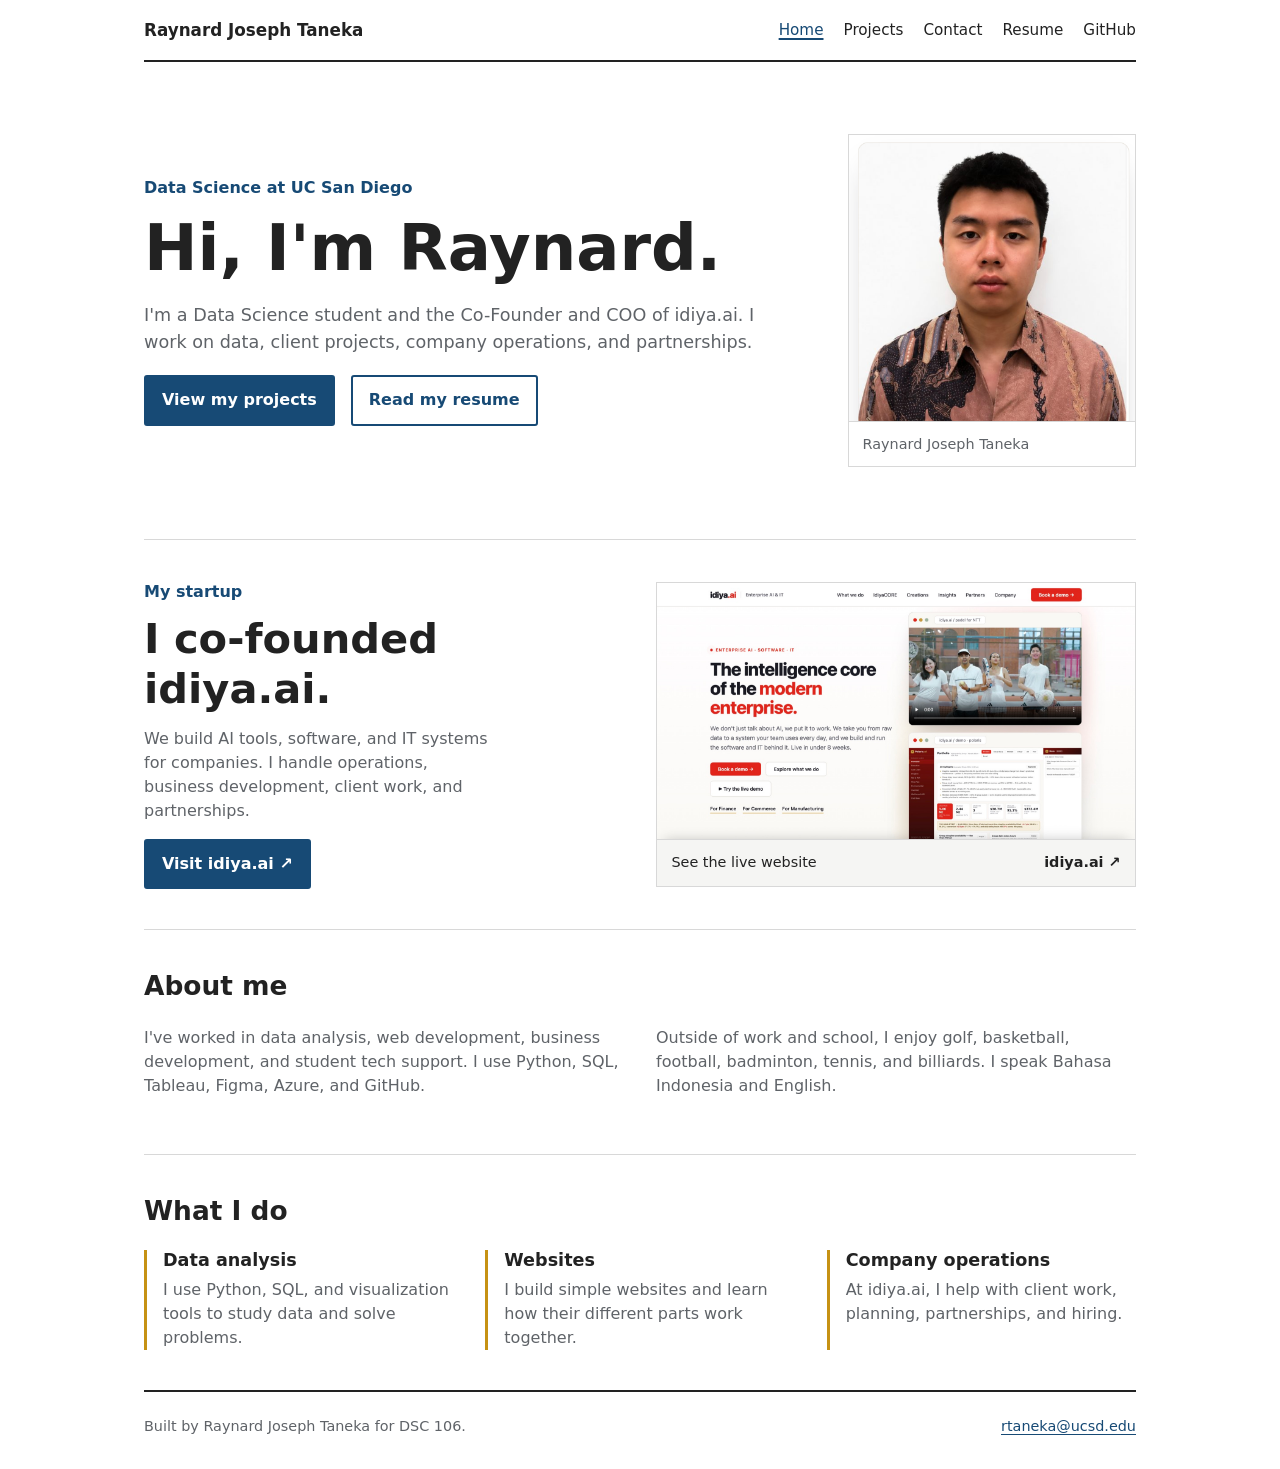
==== index.html @ 4af27f08 "Update site text and spacing" ====
<!DOCTYPE html>
<html lang="en">
<head>
  <meta charset="UTF-8">
  <meta name="viewport" content="width=device-width, initial-scale=1.0">
  <meta name="description" content="Personal site and portfolio of Raynard Joseph Taneka.">
  <title>Raynard Joseph Taneka: Personal site and portfolio</title>
  <link rel="stylesheet" href="style.css?v=20261001-3">
</head>
<body>
  <a class="skip-link" href="#main-content">Skip to main content</a>

  <header class="site-header">
    <a class="site-name" href="./">Raynard Joseph Taneka</a>
    <nav aria-label="Primary navigation">
      <a href="./" aria-current="page">Home</a>
      <a href="projects/">Projects</a>
      <a href="contact/">Contact</a>
      <a href="resume/">Resume</a>
      <a href="https://github.com/Rayay123" target="_blank" rel="noreferrer">GitHub</a>
    </nav>
  </header>

  <main id="main-content">
    <section class="hero">
      <div class="hero-copy">
        <p class="eyebrow">Data Science at UC San Diego</p>
        <h1>Hi, I'm Raynard.</h1>
        <p class="intro">
          I'm a Data Science student and the Co-Founder and COO of idiya.ai. I work on data,
          client projects, company operations, and partnerships.
        </p>
        <div class="actions">
          <a class="button primary" href="projects/">View my projects</a>
          <a class="button secondary" href="resume/">Read my resume</a>
        </div>
      </div>

      <figure class="portrait-card">
        <img
          src="images/raynard-taneka-profile.png"
          alt="Portrait of Raynard Joseph Taneka wearing a patterned brown and black shirt against a white background"
        >
        <figcaption>Raynard Joseph Taneka</figcaption>
      </figure>
    </section>

    <section class="section-block startup-feature" aria-labelledby="startup-heading">
      <div class="startup-feature-copy">
        <p class="eyebrow">My startup</p>
        <h2 id="startup-heading">I co-founded idiya.ai.</h2>
        <p>
          We build AI tools, software, and IT systems for companies. I handle operations, business
          development, client work, and partnerships.
        </p>
        <a class="button primary" href="https://idiya.ai/" target="_blank" rel="noreferrer">Visit idiya.ai ↗</a>
      </div>

      <a
        class="startup-preview"
        href="https://idiya.ai/"
        target="_blank"
        rel="noreferrer"
        aria-label="Visit the idiya.ai website in a new tab"
      >
        <img
          src="images/idiya-site-preview.jpg"
          alt="Homepage of idiya.ai showing its enterprise AI message and product demonstrations"
          width="1600"
          height="838"
          loading="lazy"
        >
        <span>See the live website <strong>idiya.ai ↗</strong></span>
      </a>
    </section>

    <section class="section-block" aria-labelledby="about-heading">
      <div class="section-heading">
        <h2 id="about-heading">About me</h2>
      </div>
      <div class="two-column">
        <p>
          I've worked in data analysis, web development, business development, and student tech
          support. I use Python, SQL, Tableau, Figma, Azure, and GitHub.
        </p>
        <p>
          Outside of work and school, I enjoy golf, basketball, football, badminton, tennis,
          and billiards. I speak Bahasa Indonesia and English.
        </p>
      </div>
    </section>

    <section class="section-block" aria-labelledby="highlights-heading">
      <div class="section-heading">
        <h2 id="highlights-heading">What I do</h2>
      </div>
      <div class="card-grid">
        <article class="info-card">
          <h3>Data analysis</h3>
          <p>I use Python, SQL, and visualization tools to study data and solve problems.</p>
        </article>
        <article class="info-card">
          <h3>Websites</h3>
          <p>I build simple websites and learn how their different parts work together.</p>
        </article>
        <article class="info-card">
          <h3>Company operations</h3>
          <p>At idiya.ai, I help with client work, planning, partnerships, and hiring.</p>
        </article>
      </div>
    </section>
  </main>

  <footer>
    <p>Built by Raynard Joseph Taneka for DSC 106.</p>
    <a href="mailto:rtaneka@ucsd.edu">rtaneka@ucsd.edu</a>
  </footer>
</body>
</html>
---- style.css ----
:root {
  color-scheme: light;
  --text: #222;
  --muted: #5f6368;
  --border: #d8d8d8;
  --light: #f5f5f3;
  --blue: #174a75;
  --blue-dark: #103653;
  --gold: #c69214;
}

* {
  box-sizing: border-box;
}

body {
  /* Set line height to 1.5 times the font size
     and use the OS's UI font as the website font */
  font: 100%/1.5 system-ui;
  margin: 0;
  color: var(--text);
  background: #fff;
}

a {
  color: var(--blue);
  text-underline-offset: 0.2em;
}

a:hover {
  color: var(--blue-dark);
}

img {
  display: block;
  max-width: 100%;
}

h1,
h2,
h3,
p {
  margin-top: 0;
}

h1,
h2,
h3 {
  line-height: 1.2;
}

h1 {
  margin-bottom: 1rem;
  font-size: clamp(2.4rem, 7vw, 4rem);
}

h2 {
  font-size: 1.65rem;
}

h3 {
  margin-bottom: 0.4rem;
  font-size: 1.1rem;
}

.skip-link {
  position: fixed;
  z-index: 10;
  top: 0;
  left: 0;
  padding: 0.7rem 1rem;
  color: #fff;
  background: var(--blue-dark);
  transform: translateY(-120%);
}

.skip-link:focus {
  transform: translateY(0);
}

.site-header,
main,
footer {
  width: min(62rem, calc(100% - 2rem));
  margin-inline: auto;
}

.site-header {
  display: flex;
  align-items: center;
  justify-content: space-between;
  gap: 2rem;
  padding-block: 1.1rem;
  border-bottom: 2px solid var(--text);
}

.site-name {
  color: var(--text);
  font-size: 1.05rem;
  font-weight: 750;
  text-decoration: none;
}

nav {
  display: flex;
  flex-wrap: wrap;
  gap: 1.25rem;
}

nav a {
  color: var(--text);
  font-size: 0.95rem;
  text-decoration: none;
}

nav a:hover,
nav a[aria-current="page"] {
  color: var(--blue);
  text-decoration: underline;
  text-decoration-thickness: 2px;
}

.hero {
  display: grid;
  grid-template-columns: minmax(0, 1fr) minmax(15rem, 18rem);
  align-items: center;
  gap: clamp(2rem, 6vw, 4rem);
  padding-block: clamp(2.75rem, 6vw, 4.5rem);
}

.eyebrow {
  margin-bottom: 0.6rem;
  color: var(--blue);
  font-weight: 700;
}

.intro,
.page-intro > p:last-child {
  max-width: 42rem;
  color: var(--muted);
  font-size: 1.1rem;
}

.actions {
  display: flex;
  flex-wrap: wrap;
  gap: 1rem;
  margin-top: 1.25rem;
}

.button,
button {
  display: inline-block;
  padding: 0.7rem 1rem;
  border: 2px solid var(--blue);
  border-radius: 3px;
  font: inherit;
  font-weight: 700;
  text-decoration: none;
  cursor: pointer;
}

.button.primary,
button {
  color: #fff;
  background: var(--blue);
}

.button.primary:hover,
button:hover {
  color: #fff;
  background: var(--blue-dark);
  border-color: var(--blue-dark);
}

.button.secondary {
  color: var(--blue);
  background: #fff;
}

.button.secondary:hover {
  color: var(--blue-dark);
  background: var(--light);
}

.portrait-card {
  margin: 0;
  border: 1px solid var(--border);
  background: #fff;
}

.portrait-card img {
  width: 100%;
  aspect-ratio: 1 / 1;
  object-fit: cover;
  object-position: center top;
}

.portrait-card figcaption {
  padding: 0.7rem 0.85rem;
  border-top: 1px solid var(--border);
  color: var(--muted);
  font-size: 0.9rem;
}

.startup-feature {
  display: grid;
  grid-template-columns: minmax(15rem, 0.75fr) minmax(0, 1.25fr);
  align-items: center;
  gap: clamp(2rem, 5vw, 4rem);
}

.startup-feature-copy h2 {
  margin-bottom: 0.8rem;
  font-size: clamp(1.8rem, 4vw, 2.6rem);
}

.startup-feature-copy > p:not(.eyebrow) {
  color: var(--muted);
}

.startup-preview {
  display: block;
  width: min(100%, 30rem);
  min-width: 0;
  justify-self: end;
  overflow: hidden;
  border: 1px solid var(--border);
  color: var(--text);
  background: var(--light);
  text-decoration: none;
}

.startup-preview:hover {
  border-color: var(--blue);
  color: var(--blue-dark);
}

.startup-preview:focus-visible {
  outline: 3px solid rgb(198 146 20 / 38%);
  outline-offset: 3px;
}

.startup-preview img {
  width: 100%;
  height: auto;
  max-height: 16rem;
  aspect-ratio: 16 / 9;
  object-fit: cover;
  object-position: top;
}

.startup-preview span {
  display: flex;
  justify-content: space-between;
  gap: 1rem;
  padding: 0.75rem 0.9rem;
  border-top: 1px solid var(--border);
  font-size: 0.9rem;
}

.section-block {
  padding-block: 2.5rem;
  border-top: 1px solid var(--border);
}

.section-heading {
  max-width: 44rem;
  margin-bottom: 1.5rem;
}

.two-column,
.card-grid,
.skills-grid {
  display: grid;
  grid-template-columns: repeat(2, minmax(0, 1fr));
  gap: 2rem;
}

.two-column p,
.info-card p,
.project-card > p,
.contact-note p,
.resume-entry li,
.resume-entry > p,
.skills-grid p {
  color: var(--muted);
}

.card-grid {
  grid-template-columns: repeat(3, minmax(0, 1fr));
}

.info-card {
  padding-left: 1rem;
  border-left: 3px solid var(--gold);
}

.info-card p:last-child {
  margin-bottom: 0;
}

.page-intro {
  padding-block: 3rem 2rem;
  border-bottom: 1px solid var(--border);
}

.page-intro h1 {
  margin-bottom: 0.5rem;
}

.project-list {
  padding-block: 0.5rem 3rem;
}

.project-card {
  display: grid;
  grid-template-columns: minmax(12rem, 0.7fr) minmax(18rem, 1.3fr) minmax(9rem, 0.55fr);
  gap: 2rem;
  padding-block: 1.75rem;
  border-bottom: 1px solid var(--border);
}

.project-card h2 {
  margin-bottom: 0;
  font-size: 1.4rem;
}

.project-type {
  margin-bottom: 0.4rem;
  color: var(--muted);
  font-size: 0.82rem;
  font-weight: 650;
}

.tag-list {
  display: flex;
  flex-wrap: wrap;
  align-content: flex-start;
  gap: 0.4rem;
  margin: 0;
  padding: 0;
  list-style: none;
}

.tag-list li {
  padding: 0.25rem 0.5rem;
  border: 1px solid var(--border);
  font-size: 0.82rem;
}

.contact-layout {
  display: grid;
  grid-template-columns: minmax(0, 1.35fr) minmax(15rem, 0.65fr);
  align-items: start;
  gap: 2.5rem;
  padding-block: 2rem 3.5rem;
}

form {
  display: grid;
  gap: 1.2rem;
}

label {
  display: grid;
  gap: 0.35rem;
  font-weight: 700;
}

input,
textarea {
  width: 100%;
  padding: 0.7rem 0.8rem;
  border: 1px solid #999;
  border-radius: 2px;
  color: var(--text);
  background: #fff;
  font: inherit;
}

input:focus,
textarea:focus {
  outline: 3px solid rgb(198 146 20 / 28%);
  border-color: var(--blue);
}

textarea {
  resize: vertical;
}

button {
  justify-self: start;
}

.form-status {
  min-height: 1.5rem;
  margin: -0.4rem 0 0;
  color: var(--muted);
  font-size: 0.9rem;
}

.contact-note {
  padding-left: 1.5rem;
  border-left: 3px solid var(--gold);
}

.contact-note h2 {
  font-size: 1.35rem;
}

.contact-note > a {
  font-weight: 700;
}

.small-text {
  margin-top: 1.5rem;
  font-size: 0.9rem;
}

.resume-page {
  max-width: 58rem;
}

.resume-intro {
  padding-bottom: 2.5rem;
}

.resume-links {
  display: flex;
  flex-wrap: wrap;
  gap: 1rem;
  margin-top: 1.25rem;
}

.resume-section {
  padding-block: 2rem;
  border-bottom: 1px solid var(--border);
}

.resume-section > h2 {
  margin-bottom: 1.75rem;
}

.resume-entry + .resume-entry {
  margin-top: 2.25rem;
}

.resume-entry header {
  display: flex;
  justify-content: space-between;
  gap: 1.5rem;
  margin-bottom: 0.7rem;
}

.resume-entry h3,
.resume-entry header p {
  margin-bottom: 0.2rem;
}

.resume-entry header > p {
  max-width: 21rem;
  color: var(--muted);
  text-align: right;
}

.resume-entry ul {
  margin-bottom: 0;
  padding-left: 1.25rem;
}

.resume-entry li + li {
  margin-top: 0.35rem;
}

.compact-entry > p {
  margin-bottom: 0;
}

.skills-grid {
  grid-template-columns: repeat(3, minmax(0, 1fr));
}

footer {
  display: flex;
  justify-content: space-between;
  gap: 1rem;
  padding-block: 1.5rem 2rem;
  border-top: 2px solid var(--text);
  color: var(--muted);
  font-size: 0.9rem;
}

footer p {
  margin: 0;
}

@media (max-width: 44rem) {
  .site-header,
  .resume-entry header,
  footer {
    align-items: flex-start;
    flex-direction: column;
  }

  nav {
    gap: 0.7rem 1rem;
  }

  .hero,
  .startup-feature,
  .contact-layout,
  .project-card {
    grid-template-columns: 1fr;
  }

  .hero {
    padding-block: 3rem;
  }

  .portrait-card {
    width: min(100%, 20rem);
  }

  .startup-preview {
    justify-self: start;
  }

  .two-column,
  .card-grid,
  .skills-grid {
    grid-template-columns: 1fr;
  }

  .project-card {
    gap: 0.8rem;
  }

  .contact-layout {
    gap: 2.5rem;
  }

  .resume-entry header > p {
    text-align: left;
  }
}

@media (prefers-reduced-motion: reduce) {
  *,
  *::before,
  *::after {
    scroll-behavior: auto !important;
  }
}
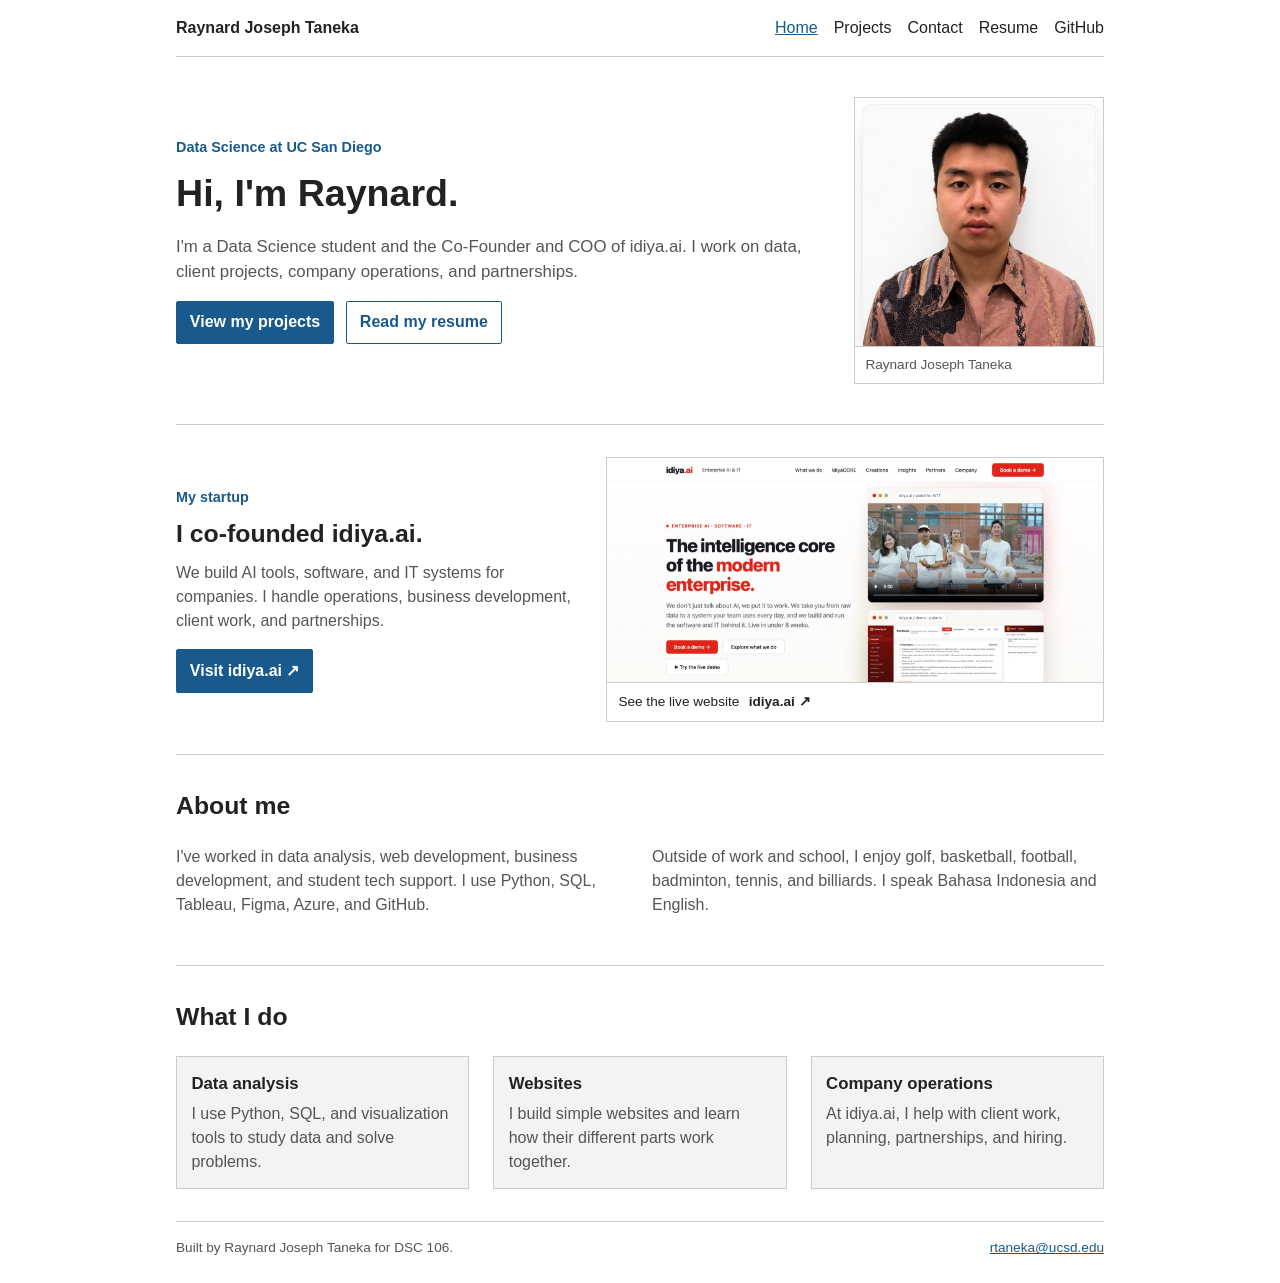
==== commit 94735537: "Simplify portfolio styling" ====
--- a/index.html
+++ b/index.html
@@ -5,7 +5,7 @@
   <meta name="viewport" content="width=device-width, initial-scale=1.0">
   <meta name="description" content="Personal site and portfolio of Raynard Joseph Taneka.">
   <title>Raynard Joseph Taneka: Personal site and portfolio</title>
-  <link rel="stylesheet" href="style.css?v=20261001-3">
+  <link rel="stylesheet" href="basic.css?v=20261001-1">
 </head>
 <body>
   <a class="skip-link" href="#main-content">Skip to main content</a>
--- a/basic.css
+++ b/basic.css
@@ -0,0 +1,489 @@
+:root {
+  --text: #222;
+  --muted: #555;
+  --border: #ccc;
+  --blue: #185a8d;
+  --light: #f3f3f3;
+}
+
+* {
+  box-sizing: border-box;
+}
+
+body {
+  margin: 0;
+  color: var(--text);
+  background: white;
+  font-family: Arial, Helvetica, sans-serif;
+  font-size: 16px;
+  line-height: 1.5;
+}
+
+a {
+  color: var(--blue);
+}
+
+a:hover {
+  color: #0d3f66;
+}
+
+img {
+  display: block;
+  max-width: 100%;
+}
+
+h1,
+h2,
+h3,
+p {
+  margin-top: 0;
+}
+
+h1 {
+  margin-bottom: 0.75rem;
+  font-size: 2.35rem;
+}
+
+h2 {
+  font-size: 1.55rem;
+}
+
+h3 {
+  margin-bottom: 0.35rem;
+  font-size: 1.05rem;
+}
+
+.skip-link {
+  position: absolute;
+  left: -9999px;
+}
+
+.skip-link:focus {
+  top: 0.5rem;
+  left: 0.5rem;
+  padding: 0.5rem;
+  color: white;
+  background: #222;
+}
+
+.site-header,
+main,
+footer {
+  width: min(58rem, calc(100% - 2rem));
+  margin-right: auto;
+  margin-left: auto;
+}
+
+.site-header {
+  display: flex;
+  align-items: center;
+  justify-content: space-between;
+  gap: 1.5rem;
+  padding: 1rem 0;
+  border-bottom: 1px solid var(--border);
+}
+
+.site-name {
+  color: var(--text);
+  font-weight: bold;
+  text-decoration: none;
+}
+
+nav {
+  display: flex;
+  flex-wrap: wrap;
+  gap: 1rem;
+}
+
+nav a {
+  color: var(--text);
+  text-decoration: none;
+}
+
+nav a:hover,
+nav a[aria-current="page"] {
+  color: var(--blue);
+  text-decoration: underline;
+}
+
+.hero {
+  display: grid;
+  grid-template-columns: 1fr 250px;
+  align-items: center;
+  gap: 2.5rem;
+  padding: 2.5rem 0;
+}
+
+.eyebrow,
+.project-type {
+  margin-bottom: 0.4rem;
+  color: var(--blue);
+  font-size: 0.9rem;
+  font-weight: bold;
+}
+
+.intro,
+.page-intro > p:last-child {
+  max-width: 40rem;
+  color: var(--muted);
+  font-size: 1.05rem;
+}
+
+.actions,
+.resume-links {
+  display: flex;
+  flex-wrap: wrap;
+  gap: 0.75rem;
+  margin-top: 1rem;
+}
+
+.button,
+button {
+  display: inline-block;
+  padding: 0.55rem 0.8rem;
+  border: 1px solid var(--blue);
+  border-radius: 2px;
+  font: inherit;
+  font-weight: bold;
+  text-decoration: none;
+  cursor: pointer;
+}
+
+.button.primary,
+button {
+  color: white;
+  background: var(--blue);
+}
+
+.button.secondary {
+  color: var(--blue);
+  background: white;
+}
+
+.button:hover,
+button:hover {
+  color: white;
+  background: #0d3f66;
+}
+
+.portrait-card {
+  margin: 0;
+  border: 1px solid var(--border);
+}
+
+.portrait-card img {
+  width: 100%;
+  aspect-ratio: 1 / 1;
+  object-fit: cover;
+  object-position: center top;
+}
+
+.portrait-card figcaption {
+  padding: 0.5rem 0.65rem;
+  border-top: 1px solid var(--border);
+  color: var(--muted);
+  font-size: 0.85rem;
+}
+
+.section-block {
+  padding: 2rem 0;
+  border-top: 1px solid var(--border);
+}
+
+.startup-feature {
+  display: grid;
+  grid-template-columns: 1fr 1.25fr;
+  align-items: center;
+  gap: 2rem;
+}
+
+.startup-feature-copy h2 {
+  margin-bottom: 0.6rem;
+}
+
+.startup-feature-copy > p:not(.eyebrow),
+.two-column p,
+.info-card p,
+.project-card > p,
+.contact-note p,
+.resume-entry li,
+.resume-entry > p,
+.skills-grid p {
+  color: var(--muted);
+}
+
+.startup-preview {
+  display: block;
+  overflow: hidden;
+  border: 1px solid var(--border);
+  color: var(--text);
+  background: white;
+  text-decoration: none;
+}
+
+.startup-preview img {
+  width: 100%;
+  max-height: 14rem;
+  aspect-ratio: 16 / 9;
+  object-fit: cover;
+  object-position: top;
+}
+
+.startup-preview span {
+  display: block;
+  padding: 0.55rem 0.7rem;
+  border-top: 1px solid var(--border);
+  font-size: 0.85rem;
+}
+
+.startup-preview span strong {
+  margin-left: 0.35rem;
+}
+
+.section-heading {
+  margin-bottom: 1rem;
+}
+
+.two-column,
+.card-grid,
+.skills-grid {
+  display: grid;
+  grid-template-columns: repeat(2, 1fr);
+  gap: 1.5rem;
+}
+
+.card-grid,
+.skills-grid {
+  grid-template-columns: repeat(3, 1fr);
+}
+
+.info-card {
+  padding: 0.9rem;
+  border: 1px solid var(--border);
+  background: var(--light);
+}
+
+.info-card p:last-child {
+  margin-bottom: 0;
+}
+
+.page-intro {
+  padding: 2rem 0 1.5rem;
+  border-bottom: 1px solid var(--border);
+}
+
+.page-intro h1 {
+  margin-bottom: 0.4rem;
+}
+
+.project-list {
+  padding-bottom: 2rem;
+}
+
+.project-card {
+  display: grid;
+  grid-template-columns: 1fr 1.5fr 0.7fr;
+  gap: 1.5rem;
+  padding: 1.5rem 0;
+  border-bottom: 1px solid var(--border);
+}
+
+.project-card h2 {
+  margin-bottom: 0;
+  font-size: 1.25rem;
+}
+
+.project-type {
+  color: var(--muted);
+  font-size: 0.8rem;
+}
+
+.tag-list {
+  display: flex;
+  flex-wrap: wrap;
+  align-content: flex-start;
+  gap: 0.35rem;
+  margin: 0;
+  padding: 0;
+  list-style: none;
+}
+
+.tag-list li {
+  padding: 0.2rem 0.4rem;
+  border: 1px solid var(--border);
+  font-size: 0.8rem;
+}
+
+.contact-layout {
+  display: grid;
+  grid-template-columns: 1.4fr 0.6fr;
+  align-items: start;
+  gap: 2rem;
+  padding: 1.5rem 0 2.5rem;
+}
+
+form {
+  display: grid;
+  gap: 1rem;
+}
+
+label {
+  display: grid;
+  gap: 0.25rem;
+  font-weight: bold;
+}
+
+input,
+textarea {
+  width: 100%;
+  padding: 0.55rem;
+  border: 1px solid #888;
+  border-radius: 0;
+  color: var(--text);
+  background: white;
+  font: inherit;
+}
+
+input:focus,
+textarea:focus {
+  outline: 2px solid #8db9d8;
+}
+
+textarea {
+  resize: vertical;
+}
+
+button {
+  justify-self: start;
+}
+
+.form-status {
+  min-height: 1.5rem;
+  margin: 0;
+  color: var(--muted);
+  font-size: 0.9rem;
+}
+
+.contact-note {
+  padding: 1rem;
+  border: 1px solid var(--border);
+  background: var(--light);
+}
+
+.contact-note h2 {
+  font-size: 1.2rem;
+}
+
+.contact-note > a {
+  font-weight: bold;
+}
+
+.small-text {
+  margin-top: 1.25rem;
+  font-size: 0.85rem;
+}
+
+.resume-page {
+  max-width: 55rem;
+}
+
+.resume-intro {
+  padding-bottom: 1.75rem;
+}
+
+.resume-section {
+  padding: 1.5rem 0;
+  border-bottom: 1px solid var(--border);
+}
+
+.resume-section > h2 {
+  margin-bottom: 1.25rem;
+}
+
+.resume-entry + .resume-entry {
+  margin-top: 1.75rem;
+}
+
+.resume-entry header {
+  display: flex;
+  justify-content: space-between;
+  gap: 1.25rem;
+  margin-bottom: 0.5rem;
+}
+
+.resume-entry h3,
+.resume-entry header p {
+  margin-bottom: 0.15rem;
+}
+
+.resume-entry header > p {
+  max-width: 21rem;
+  color: var(--muted);
+  text-align: right;
+}
+
+.resume-entry ul {
+  margin-bottom: 0;
+  padding-left: 1.25rem;
+}
+
+.resume-entry li + li {
+  margin-top: 0.25rem;
+}
+
+.compact-entry > p {
+  margin-bottom: 0;
+}
+
+footer {
+  display: flex;
+  justify-content: space-between;
+  gap: 1rem;
+  padding: 1rem 0 1.5rem;
+  border-top: 1px solid var(--border);
+  color: var(--muted);
+  font-size: 0.85rem;
+}
+
+footer p {
+  margin: 0;
+}
+
+@media (max-width: 44rem) {
+  .site-header,
+  .resume-entry header,
+  footer {
+    align-items: flex-start;
+    flex-direction: column;
+  }
+
+  nav {
+    gap: 0.6rem 0.9rem;
+  }
+
+  .hero,
+  .startup-feature,
+  .contact-layout,
+  .project-card,
+  .two-column,
+  .card-grid,
+  .skills-grid {
+    grid-template-columns: 1fr;
+  }
+
+  .hero {
+    padding: 2rem 0;
+  }
+
+  .portrait-card {
+    width: min(100%, 18rem);
+  }
+
+  .project-card {
+    gap: 0.75rem;
+  }
+
+  .resume-entry header > p {
+    text-align: left;
+  }
+}
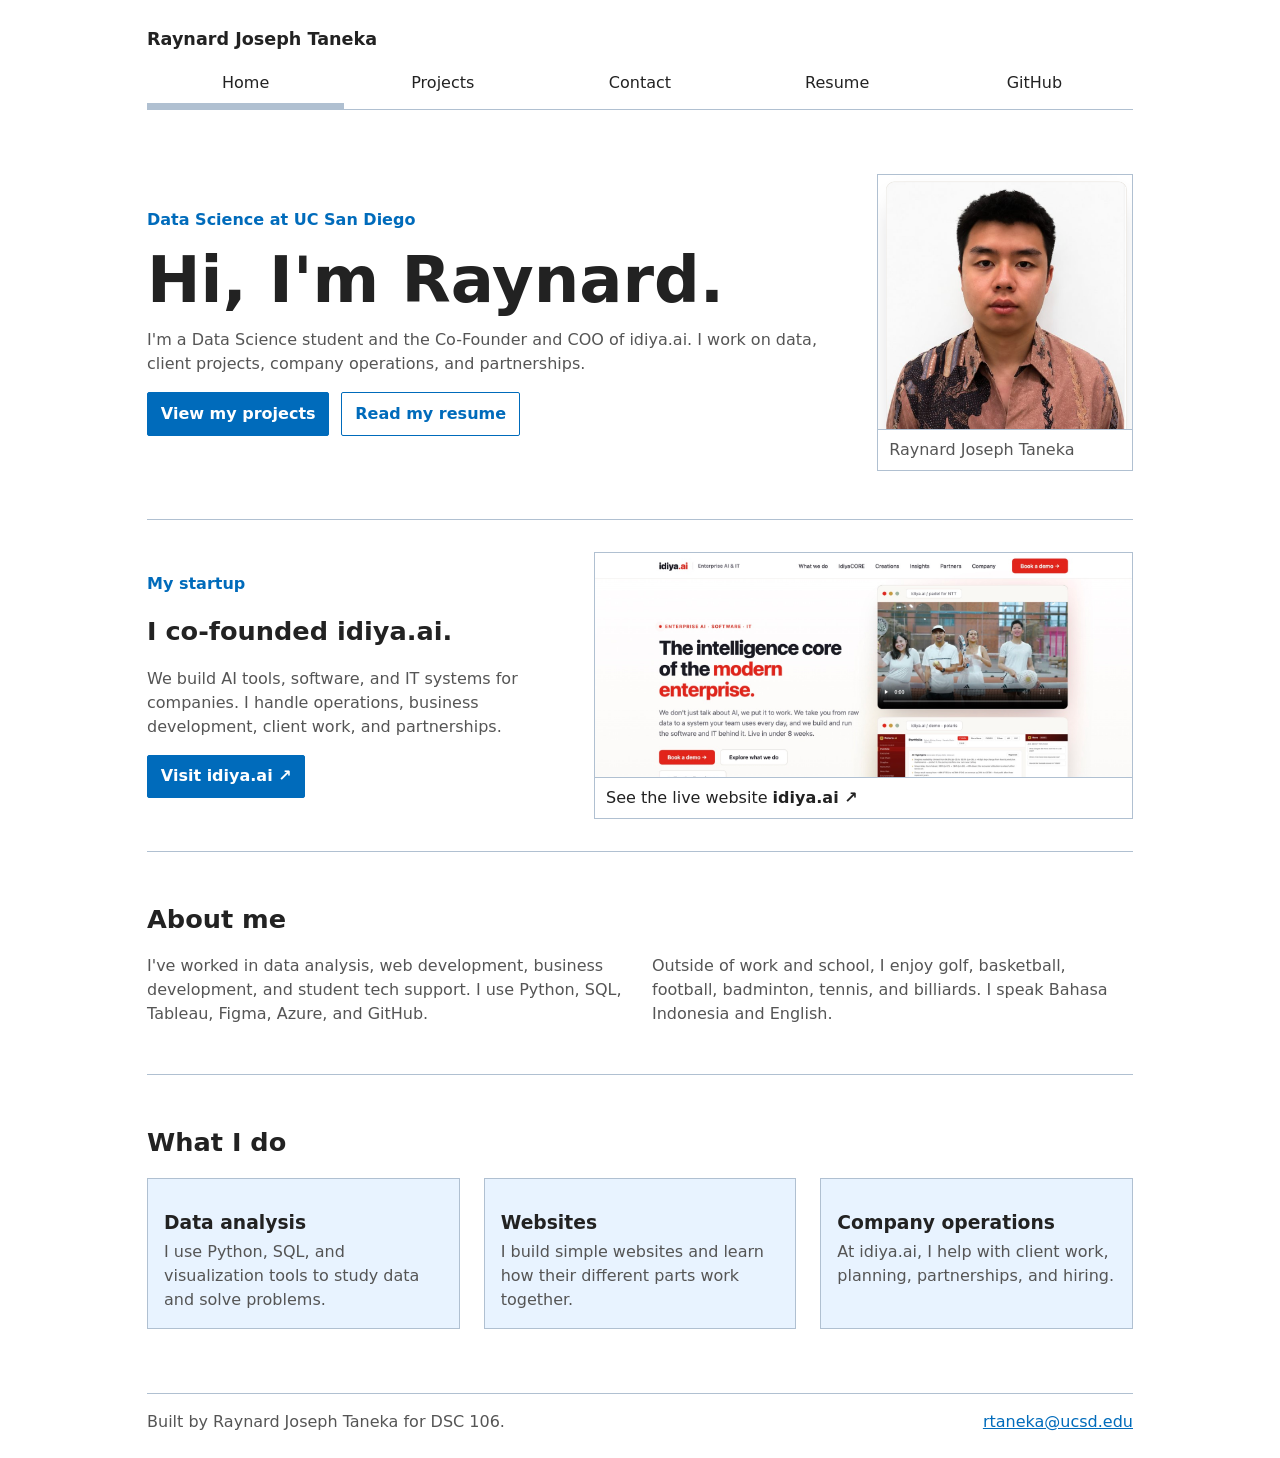
==== commit 732d13ce: "Complete Lab 2 CSS styling" ====
--- a/index.html
+++ b/index.html
@@ -5,7 +5,7 @@
   <meta name="viewport" content="width=device-width, initial-scale=1.0">
   <meta name="description" content="Personal site and portfolio of Raynard Joseph Taneka.">
   <title>Raynard Joseph Taneka: Personal site and portfolio</title>
-  <link rel="stylesheet" href="basic.css?v=20261001-1">
+  <link rel="stylesheet" href="style.css?v=20261008-1">
 </head>
 <body>
   <a class="skip-link" href="#main-content">Skip to main content</a>
@@ -13,7 +13,7 @@
   <header class="site-header">
     <a class="site-name" href="./">Raynard Joseph Taneka</a>
     <nav aria-label="Primary navigation">
-      <a href="./" aria-current="page">Home</a>
+      <a class="current" href="./" aria-current="page">Home</a>
       <a href="projects/">Projects</a>
       <a href="contact/">Contact</a>
       <a href="resume/">Resume</a>
--- a/style.css
+++ b/style.css
@@ -0,0 +1,463 @@
+:root {
+  --color-accent: oklch(52% 0.15 250);
+  --color-border: oklch(80% 0.03 250);
+  --color-light: oklch(96% 0.02 250);
+  --color-muted: #555;
+  accent-color: var(--color-accent);
+}
+
+* {
+  box-sizing: border-box;
+}
+
+body {
+  max-width: 100ch;
+  margin-inline: auto;
+  padding-inline: 1em;
+  color: #222;
+  background: white;
+  font: 100%/1.5 system-ui;
+}
+
+a {
+  color: var(--color-accent);
+}
+
+img {
+  display: block;
+  max-width: 100%;
+}
+
+h1,
+h2,
+h3,
+h4,
+h5,
+h6 {
+  line-height: 1.1;
+  text-wrap: balance;
+}
+
+h1 {
+  margin-block: 0.2em;
+  font-size: 400%;
+}
+
+h2 {
+  font-size: 1.6em;
+}
+
+h3 {
+  margin-bottom: 0.3em;
+}
+
+p {
+  margin-top: 0;
+}
+
+.skip-link {
+  position: absolute;
+  left: -10000px;
+}
+
+.skip-link:focus {
+  top: 0.5em;
+  left: 0.5em;
+  z-index: 10;
+  padding: 0.5em;
+  color: white;
+  background: #222;
+}
+
+.site-name {
+  display: inline-block;
+  margin-block: 1em 0.6em;
+  color: inherit;
+  font-size: 1.1em;
+  font-weight: bold;
+  text-decoration: none;
+}
+
+nav {
+  display: flex;
+  margin-bottom: 2em;
+  border-bottom: 1px solid var(--color-border);
+}
+
+nav a {
+  flex: 1;
+  padding: 0.5em;
+  border-bottom: 0.4em solid transparent;
+  color: inherit;
+  text-align: center;
+  text-decoration: none;
+}
+
+nav a.current {
+  padding-bottom: 0.1em;
+  border-bottom-color: var(--color-border);
+}
+
+nav a:hover {
+  padding-bottom: 0.1em;
+  border-bottom-color: var(--color-accent);
+  background: var(--color-light);
+}
+
+.hero {
+  display: grid;
+  grid-template-columns: 1fr 16em;
+  align-items: center;
+  gap: 3em;
+  padding-block: 2em 3em;
+}
+
+.eyebrow,
+.project-type {
+  margin-bottom: 0.4em;
+  color: var(--color-accent);
+  font-weight: bold;
+}
+
+.intro,
+.page-intro > p:last-child,
+.startup-feature-copy > p:not(.eyebrow),
+.two-column p,
+.info-card p,
+.project-details > p,
+.contact-note p,
+.resume-entry li,
+.resume-entry > p,
+.skills-grid p {
+  color: var(--color-muted);
+}
+
+.actions,
+.resume-links {
+  display: flex;
+  flex-wrap: wrap;
+  gap: 0.75em;
+  margin-top: 1em;
+}
+
+.button,
+button {
+  display: inline-block;
+  padding: 0.55em 0.8em;
+  border: 1px solid var(--color-accent);
+  border-radius: 2px;
+  font: inherit;
+  font-weight: bold;
+  text-decoration: none;
+  cursor: pointer;
+}
+
+.button.primary,
+button {
+  color: white;
+  background: var(--color-accent);
+}
+
+.button.secondary {
+  color: var(--color-accent);
+  background: white;
+}
+
+.button:hover,
+button:hover {
+  color: white;
+  background: #173b5c;
+}
+
+.portrait-card {
+  margin: 0;
+  border: 1px solid var(--color-border);
+}
+
+.portrait-card img {
+  width: 100%;
+  aspect-ratio: 1;
+  object-fit: cover;
+  object-position: center top;
+}
+
+.portrait-card figcaption {
+  padding: 0.5em 0.7em;
+  border-top: 1px solid var(--color-border);
+  color: var(--color-muted);
+}
+
+.section-block {
+  padding-block: 2em;
+  border-top: 1px solid var(--color-border);
+}
+
+.startup-feature {
+  display: grid;
+  grid-template-columns: 1fr 1.3fr;
+  align-items: center;
+  gap: 2em;
+}
+
+.startup-preview {
+  display: block;
+  overflow: hidden;
+  border: 1px solid var(--color-border);
+  color: inherit;
+  text-decoration: none;
+}
+
+.startup-preview img {
+  width: 100%;
+  max-height: 14em;
+  aspect-ratio: 16 / 9;
+  object-fit: cover;
+  object-position: top;
+}
+
+.startup-preview span {
+  display: block;
+  padding: 0.5em 0.7em;
+  border-top: 1px solid var(--color-border);
+}
+
+.two-column,
+.card-grid,
+.skills-grid {
+  display: grid;
+  grid-template-columns: repeat(2, 1fr);
+  gap: 1.5em;
+}
+
+.card-grid,
+.skills-grid {
+  grid-template-columns: repeat(3, 1fr);
+}
+
+.info-card {
+  padding: 1em;
+  border: 1px solid var(--color-border);
+  background: var(--color-light);
+}
+
+.info-card p:last-child {
+  margin-bottom: 0;
+}
+
+.page-intro {
+  padding-block: 1em 2em;
+  border-bottom: 1px solid var(--color-border);
+}
+
+.projects {
+  display: grid;
+  grid-template-columns: repeat(auto-fill, minmax(15em, 1fr));
+  gap: 1em;
+  margin-block: 2em;
+}
+
+.projects article {
+  display: grid;
+  grid-template-rows: subgrid;
+  grid-row: span 3;
+  gap: 1em;
+  padding: 1em;
+  border: 1px solid var(--color-border);
+}
+
+.projects h2 {
+  margin: 0;
+}
+
+.projects img {
+  width: 100%;
+  aspect-ratio: 16 / 9;
+  object-fit: cover;
+  border: 1px solid var(--color-border);
+}
+
+.project-image {
+  align-self: start;
+}
+
+.project-details > p:last-of-type {
+  margin-bottom: 1em;
+}
+
+.tag-list {
+  display: flex;
+  flex-wrap: wrap;
+  gap: 0.35em;
+  margin: 0;
+  padding: 0;
+  list-style: none;
+}
+
+.tag-list li {
+  padding: 0.2em 0.4em;
+  border: 1px solid var(--color-border);
+  font-size: 0.85em;
+}
+
+.contact-layout {
+  display: grid;
+  grid-template-columns: 1.4fr 0.6fr;
+  align-items: start;
+  gap: 2em;
+  padding-block: 2em;
+}
+
+form {
+  display: grid;
+  grid-template-columns: auto 1fr;
+  gap: 1em;
+}
+
+form label {
+  display: grid;
+  grid-template-columns: subgrid;
+  grid-column: 1 / -1;
+  align-items: start;
+  font-weight: bold;
+}
+
+input,
+textarea,
+button {
+  font: inherit;
+}
+
+input,
+textarea {
+  width: 100%;
+  padding: 0.55em;
+  border: 1px solid #888;
+}
+
+textarea {
+  resize: vertical;
+}
+
+form button,
+.form-status {
+  grid-column: 1 / -1;
+}
+
+form button {
+  justify-self: start;
+}
+
+.form-status {
+  min-height: 1.5em;
+  margin: 0;
+  color: var(--color-muted);
+}
+
+.contact-note {
+  padding: 1em;
+  border: 1px solid var(--color-border);
+  background: var(--color-light);
+}
+
+.small-text {
+  margin-top: 1.25em;
+  font-size: 0.9em;
+}
+
+.resume-page {
+  max-width: 90ch;
+  margin-inline: auto;
+}
+
+.resume-section {
+  padding-block: 1.5em;
+  border-bottom: 1px solid var(--color-border);
+}
+
+.resume-section > h2 {
+  padding-left: 0.5em;
+  border-left: 0.25em solid var(--color-accent);
+}
+
+.resume-entry + .resume-entry {
+  margin-top: 2em;
+}
+
+.resume-entry header {
+  display: flex;
+  justify-content: space-between;
+  gap: 1.5em;
+}
+
+.resume-entry h3,
+.resume-entry header p {
+  margin-block: 0 0.2em;
+}
+
+.resume-entry header > p {
+  max-width: 22em;
+  color: var(--color-muted);
+  text-align: right;
+}
+
+.resume-entry ul {
+  padding-left: 1.25em;
+}
+
+footer {
+  display: flex;
+  justify-content: space-between;
+  gap: 1em;
+  margin-top: 2em;
+  padding-block: 1em;
+  border-top: 1px solid var(--color-border);
+  color: var(--color-muted);
+}
+
+footer p {
+  margin: 0;
+}
+
+@media (max-width: 44em) {
+  h1 {
+    font-size: 300%;
+  }
+
+  nav {
+    flex-wrap: wrap;
+  }
+
+  nav a {
+    flex-basis: 30%;
+  }
+
+  .hero,
+  .startup-feature,
+  .contact-layout,
+  .two-column,
+  .card-grid,
+  .skills-grid {
+    grid-template-columns: 1fr;
+  }
+
+  .portrait-card {
+    width: min(100%, 18em);
+  }
+
+  form {
+    grid-template-columns: 1fr;
+  }
+
+  form label {
+    gap: 0.35em;
+  }
+
+  .resume-entry header,
+  footer {
+    display: block;
+  }
+
+  .resume-entry header > p {
+    text-align: left;
+  }
+}
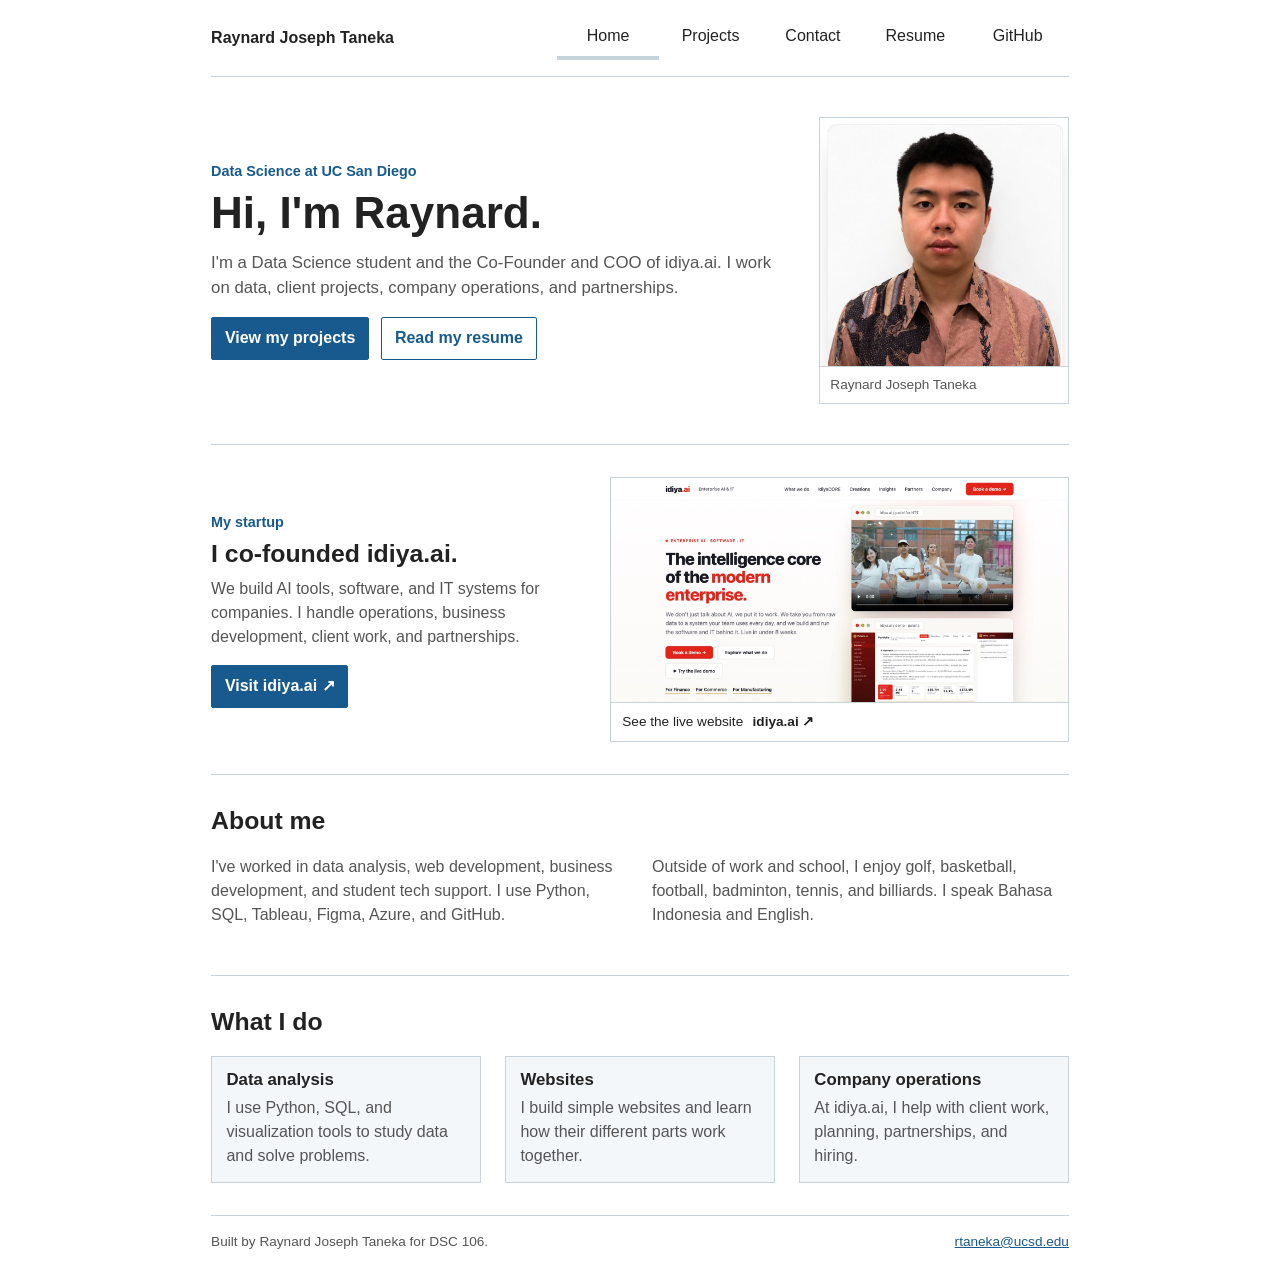
==== commit f11b2de0: "Style portfolio for Lab 2" ====
--- a/index.html
+++ b/index.html
@@ -5,7 +5,7 @@
   <meta name="viewport" content="width=device-width, initial-scale=1.0">
   <meta name="description" content="Personal site and portfolio of Raynard Joseph Taneka.">
   <title>Raynard Joseph Taneka: Personal site and portfolio</title>
-  <link rel="stylesheet" href="style.css?v=20261008-1">
+  <link rel="stylesheet" href="basic.css?v=20261008-2">
 </head>
 <body>
   <a class="skip-link" href="#main-content">Skip to main content</a>
--- a/basic.css
+++ b/basic.css
@@ -0,0 +1,533 @@
+:root {
+  --color-accent: #185a8d;
+  --text: #222;
+  --muted: #555;
+  --border: #c8d2da;
+  --blue: var(--color-accent);
+  --light: #f3f7fa;
+  accent-color: var(--color-accent);
+}
+
+* {
+  box-sizing: border-box;
+}
+
+body {
+  max-width: 100ch;
+  margin-block: 0;
+  margin-inline: auto;
+  padding-inline: 1rem;
+  color: var(--text);
+  background: white;
+  font-family: Arial, Helvetica, sans-serif;
+  font-size: 16px;
+  line-height: 1.5;
+}
+
+a {
+  color: var(--blue);
+}
+
+a:hover {
+  color: #0d3f66;
+}
+
+img {
+  display: block;
+  max-width: 100%;
+}
+
+h1,
+h2,
+h3 {
+  line-height: 1.1;
+  text-wrap: balance;
+}
+
+h1,
+h2,
+h3,
+p {
+  margin-top: 0;
+}
+
+h1 {
+  margin-bottom: 0.75rem;
+  font-size: 2.75rem;
+}
+
+h2 {
+  font-size: 1.55rem;
+}
+
+h3 {
+  margin-bottom: 0.35rem;
+  font-size: 1.05rem;
+}
+
+.skip-link {
+  position: absolute;
+  left: -9999px;
+}
+
+.skip-link:focus {
+  top: 0.5rem;
+  left: 0.5rem;
+  padding: 0.5rem;
+  color: white;
+  background: #222;
+}
+
+.site-header,
+main,
+footer {
+  width: 100%;
+  max-width: 58rem;
+  margin-right: auto;
+  margin-left: auto;
+}
+
+.site-header {
+  display: flex;
+  align-items: center;
+  justify-content: space-between;
+  gap: 1.5rem;
+  padding: 1rem 0;
+  border-bottom: 1px solid var(--border);
+}
+
+.site-name {
+  color: var(--text);
+  font-weight: bold;
+  text-decoration: none;
+}
+
+nav {
+  display: flex;
+  flex: 1;
+  flex-wrap: wrap;
+  max-width: 32rem;
+}
+
+nav a {
+  flex: 1;
+  padding: 0.5rem;
+  border-bottom: 0.25rem solid transparent;
+  color: var(--text);
+  text-align: center;
+  text-decoration: none;
+}
+
+nav a.current {
+  padding-bottom: 0.25rem;
+  border-bottom-color: var(--border);
+}
+
+nav a:hover {
+  padding-bottom: 0.25rem;
+  border-bottom-color: var(--color-accent);
+  color: var(--blue);
+  background: var(--light);
+}
+
+.hero {
+  display: grid;
+  grid-template-columns: 1fr 250px;
+  align-items: center;
+  gap: 2.5rem;
+  padding: 2.5rem 0;
+}
+
+.eyebrow,
+.project-type {
+  margin-bottom: 0.4rem;
+  color: var(--blue);
+  font-size: 0.9rem;
+  font-weight: bold;
+}
+
+.intro,
+.page-intro > p:last-child {
+  max-width: 40rem;
+  color: var(--muted);
+  font-size: 1.05rem;
+}
+
+.actions,
+.resume-links {
+  display: flex;
+  flex-wrap: wrap;
+  gap: 0.75rem;
+  margin-top: 1rem;
+}
+
+.button,
+button {
+  display: inline-block;
+  padding: 0.55rem 0.8rem;
+  border: 1px solid var(--blue);
+  border-radius: 2px;
+  font: inherit;
+  font-weight: bold;
+  text-decoration: none;
+  cursor: pointer;
+}
+
+.button.primary,
+button {
+  color: white;
+  background: var(--blue);
+}
+
+.button.secondary {
+  color: var(--blue);
+  background: white;
+}
+
+.button:hover,
+button:hover {
+  color: white;
+  background: #0d3f66;
+}
+
+.portrait-card {
+  margin: 0;
+  border: 1px solid var(--border);
+}
+
+.portrait-card img {
+  width: 100%;
+  aspect-ratio: 1 / 1;
+  object-fit: cover;
+  object-position: center top;
+}
+
+.portrait-card figcaption {
+  padding: 0.5rem 0.65rem;
+  border-top: 1px solid var(--border);
+  color: var(--muted);
+  font-size: 0.85rem;
+}
+
+.section-block {
+  padding: 2rem 0;
+  border-top: 1px solid var(--border);
+}
+
+.startup-feature {
+  display: grid;
+  grid-template-columns: 1fr 1.25fr;
+  align-items: center;
+  gap: 2rem;
+}
+
+.startup-feature-copy h2 {
+  margin-bottom: 0.6rem;
+}
+
+.startup-feature-copy > p:not(.eyebrow),
+.two-column p,
+.info-card p,
+.project-card > p,
+.contact-note p,
+.resume-entry li,
+.resume-entry > p,
+.skills-grid p {
+  color: var(--muted);
+}
+
+.startup-preview {
+  display: block;
+  overflow: hidden;
+  border: 1px solid var(--border);
+  color: var(--text);
+  background: white;
+  text-decoration: none;
+}
+
+.startup-preview img {
+  width: 100%;
+  max-height: 14rem;
+  aspect-ratio: 16 / 9;
+  object-fit: cover;
+  object-position: top;
+}
+
+.startup-preview span {
+  display: block;
+  padding: 0.55rem 0.7rem;
+  border-top: 1px solid var(--border);
+  font-size: 0.85rem;
+}
+
+.startup-preview span strong {
+  margin-left: 0.35rem;
+}
+
+.section-heading {
+  margin-bottom: 1rem;
+}
+
+.two-column,
+.card-grid,
+.skills-grid {
+  display: grid;
+  grid-template-columns: repeat(2, 1fr);
+  gap: 1.5rem;
+}
+
+.card-grid,
+.skills-grid {
+  grid-template-columns: repeat(3, 1fr);
+}
+
+.info-card {
+  padding: 0.9rem;
+  border: 1px solid var(--border);
+  background: var(--light);
+}
+
+.info-card p:last-child {
+  margin-bottom: 0;
+}
+
+.page-intro {
+  padding: 2rem 0 1.5rem;
+  border-bottom: 1px solid var(--border);
+}
+
+.page-intro h1 {
+  margin-bottom: 0.4rem;
+}
+
+.projects {
+  display: grid;
+  grid-template-columns: 1fr 1.5fr 0.7fr;
+  padding-bottom: 2rem;
+}
+
+.project-card {
+  display: grid;
+  grid-template-columns: subgrid;
+  grid-column: 1 / -1;
+  gap: 1.5rem;
+  padding: 1.5rem 0;
+  border-bottom: 1px solid var(--border);
+}
+
+.project-card h2 {
+  margin-bottom: 0;
+  font-size: 1.25rem;
+}
+
+.project-type {
+  color: var(--muted);
+  font-size: 0.8rem;
+}
+
+.tag-list {
+  display: flex;
+  flex-wrap: wrap;
+  align-content: flex-start;
+  gap: 0.35rem;
+  margin: 0;
+  padding: 0;
+  list-style: none;
+}
+
+.tag-list li {
+  padding: 0.2rem 0.4rem;
+  border: 1px solid var(--border);
+  font-size: 0.8rem;
+}
+
+.contact-layout {
+  display: grid;
+  grid-template-columns: 1.4fr 0.6fr;
+  align-items: start;
+  gap: 2rem;
+  padding: 1.5rem 0 2.5rem;
+}
+
+form {
+  display: grid;
+  grid-template-columns: auto 1fr;
+  gap: 1rem;
+}
+
+form label {
+  display: grid;
+  grid-template-columns: subgrid;
+  grid-column: 1 / -1;
+  font-weight: bold;
+}
+
+input,
+textarea {
+  width: 100%;
+  padding: 0.55rem;
+  border: 1px solid #888;
+  border-radius: 0;
+  color: var(--text);
+  background: white;
+  font: inherit;
+}
+
+input:focus,
+textarea:focus {
+  outline: 2px solid #8db9d8;
+}
+
+textarea {
+  resize: vertical;
+}
+
+button {
+  grid-column: 1 / -1;
+  justify-self: start;
+}
+
+.form-status {
+  grid-column: 1 / -1;
+  min-height: 1.5rem;
+  margin: 0;
+  color: var(--muted);
+  font-size: 0.9rem;
+}
+
+.contact-note {
+  padding: 1rem;
+  border: 1px solid var(--border);
+  background: var(--light);
+}
+
+.contact-note h2 {
+  font-size: 1.2rem;
+}
+
+.contact-note > a {
+  font-weight: bold;
+}
+
+.small-text {
+  margin-top: 1.25rem;
+  font-size: 0.85rem;
+}
+
+.resume-page {
+  max-width: 55rem;
+}
+
+.resume-intro {
+  padding-bottom: 1.75rem;
+}
+
+.resume-section {
+  padding: 1.5rem 0;
+  border-bottom: 1px solid var(--border);
+}
+
+.resume-section > h2 {
+  margin-bottom: 1.25rem;
+}
+
+.resume-entry + .resume-entry {
+  margin-top: 1.75rem;
+}
+
+.resume-entry header {
+  display: flex;
+  justify-content: space-between;
+  gap: 1.25rem;
+  margin-bottom: 0.5rem;
+}
+
+.resume-entry h3,
+.resume-entry header p {
+  margin-bottom: 0.15rem;
+}
+
+.resume-entry header > p {
+  max-width: 21rem;
+  color: var(--muted);
+  text-align: right;
+}
+
+.resume-entry ul {
+  margin-bottom: 0;
+  padding-left: 1.25rem;
+}
+
+.resume-entry li + li {
+  margin-top: 0.25rem;
+}
+
+.compact-entry > p {
+  margin-bottom: 0;
+}
+
+footer {
+  display: flex;
+  justify-content: space-between;
+  gap: 1rem;
+  padding: 1rem 0 1.5rem;
+  border-top: 1px solid var(--border);
+  color: var(--muted);
+  font-size: 0.85rem;
+}
+
+footer p {
+  margin: 0;
+}
+
+@media (max-width: 44rem) {
+  .site-header,
+  .resume-entry header,
+  footer {
+    align-items: flex-start;
+    flex-direction: column;
+  }
+
+  nav {
+    max-width: none;
+  }
+
+  nav a {
+    flex-basis: 30%;
+  }
+
+  .hero,
+  .startup-feature,
+  .contact-layout,
+  .projects,
+  .two-column,
+  .card-grid,
+  .skills-grid {
+    grid-template-columns: 1fr;
+  }
+
+  .hero {
+    padding: 2rem 0;
+  }
+
+  .portrait-card {
+    width: min(100%, 18rem);
+  }
+
+  .project-card {
+    grid-template-columns: 1fr;
+    gap: 0.75rem;
+  }
+
+  form {
+    grid-template-columns: 1fr;
+  }
+
+  form label {
+    gap: 0.25rem;
+  }
+
+  .resume-entry header > p {
+    text-align: left;
+  }
+}
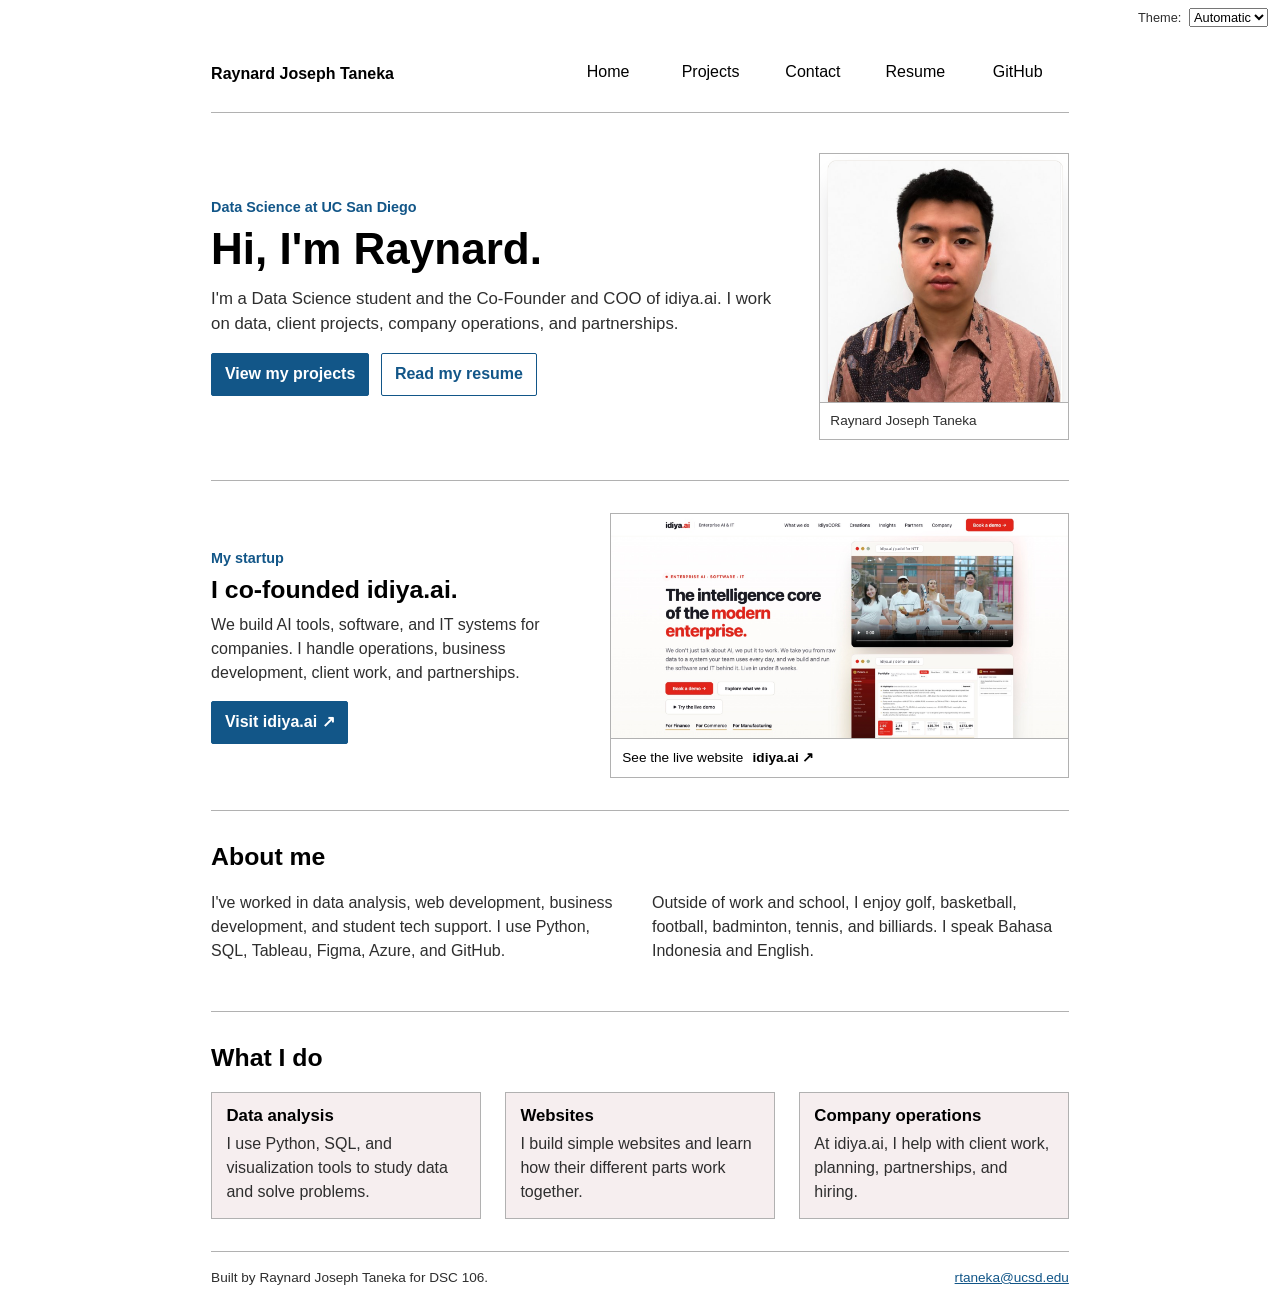
==== commit 6d79d3a3: "Add Lab 3 JavaScript" ====
--- a/index.html
+++ b/index.html
@@ -5,20 +5,14 @@
   <meta name="viewport" content="width=device-width, initial-scale=1.0">
   <meta name="description" content="Personal site and portfolio of Raynard Joseph Taneka.">
   <title>Raynard Joseph Taneka: Personal site and portfolio</title>
-  <link rel="stylesheet" href="basic.css?v=20261008-2">
+  <link rel="stylesheet" href="basic.css?v=20261015">
+  <script type="module" src="global.js"></script>
 </head>
 <body>
   <a class="skip-link" href="#main-content">Skip to main content</a>
 
   <header class="site-header">
     <a class="site-name" href="./">Raynard Joseph Taneka</a>
-    <nav aria-label="Primary navigation">
-      <a class="current" href="./" aria-current="page">Home</a>
-      <a href="projects/">Projects</a>
-      <a href="contact/">Contact</a>
-      <a href="resume/">Resume</a>
-      <a href="https://github.com/Rayay123" target="_blank" rel="noreferrer">GitHub</a>
-    </nav>
   </header>
 
   <main id="main-content">
--- a/basic.css
+++ b/basic.css
@@ -1,10 +1,11 @@
 :root {
-  --color-accent: #185a8d;
-  --text: #222;
-  --muted: #555;
-  --border: #c8d2da;
+  color-scheme: light dark;
+  --color-accent: color-mix(in oklch, #2082c9 75%, canvastext 25%);
+  --text: canvastext;
+  --muted: color-mix(in oklch, canvastext 70%, canvas 30%);
+  --border: color-mix(in oklch, canvastext 24%, canvas 76%);
   --blue: var(--color-accent);
-  --light: #f3f7fa;
+  --light: color-mix(in oklch, var(--color-accent), canvas 92%);
   accent-color: var(--color-accent);
 }
 
@@ -16,9 +17,9 @@
   max-width: 100ch;
   margin-block: 0;
   margin-inline: auto;
-  padding-inline: 1rem;
+  padding: 2.25rem 1rem 0;
   color: var(--text);
-  background: white;
+  background: canvas;
   font-family: Arial, Helvetica, sans-serif;
   font-size: 16px;
   line-height: 1.5;
@@ -94,6 +95,19 @@
   gap: 1.5rem;
   padding: 1rem 0;
   border-bottom: 1px solid var(--border);
+}
+
+.color-scheme {
+  position: absolute;
+  top: 0.5rem;
+  right: 0.75rem;
+  color: var(--muted);
+  font-size: 0.8rem;
+}
+
+.color-scheme select {
+  margin-left: 0.25rem;
+  font: inherit;
 }
 
 .site-name {
@@ -175,19 +189,19 @@
 
 .button.primary,
 button {
-  color: white;
+  color: canvas;
   background: var(--blue);
 }
 
 .button.secondary {
   color: var(--blue);
-  background: white;
+  background: canvas;
 }
 
 .button:hover,
 button:hover {
-  color: white;
-  background: #0d3f66;
+  color: canvas;
+  background: color-mix(in oklch, var(--color-accent), canvastext 18%);
 }
 
 .portrait-card {
@@ -241,7 +255,7 @@
   overflow: hidden;
   border: 1px solid var(--border);
   color: var(--text);
-  background: white;
+  background: canvas;
   text-decoration: none;
 }
 
@@ -369,7 +383,7 @@
   border: 1px solid #888;
   border-radius: 0;
   color: var(--text);
-  background: white;
+  background: canvas;
   font: inherit;
 }
 
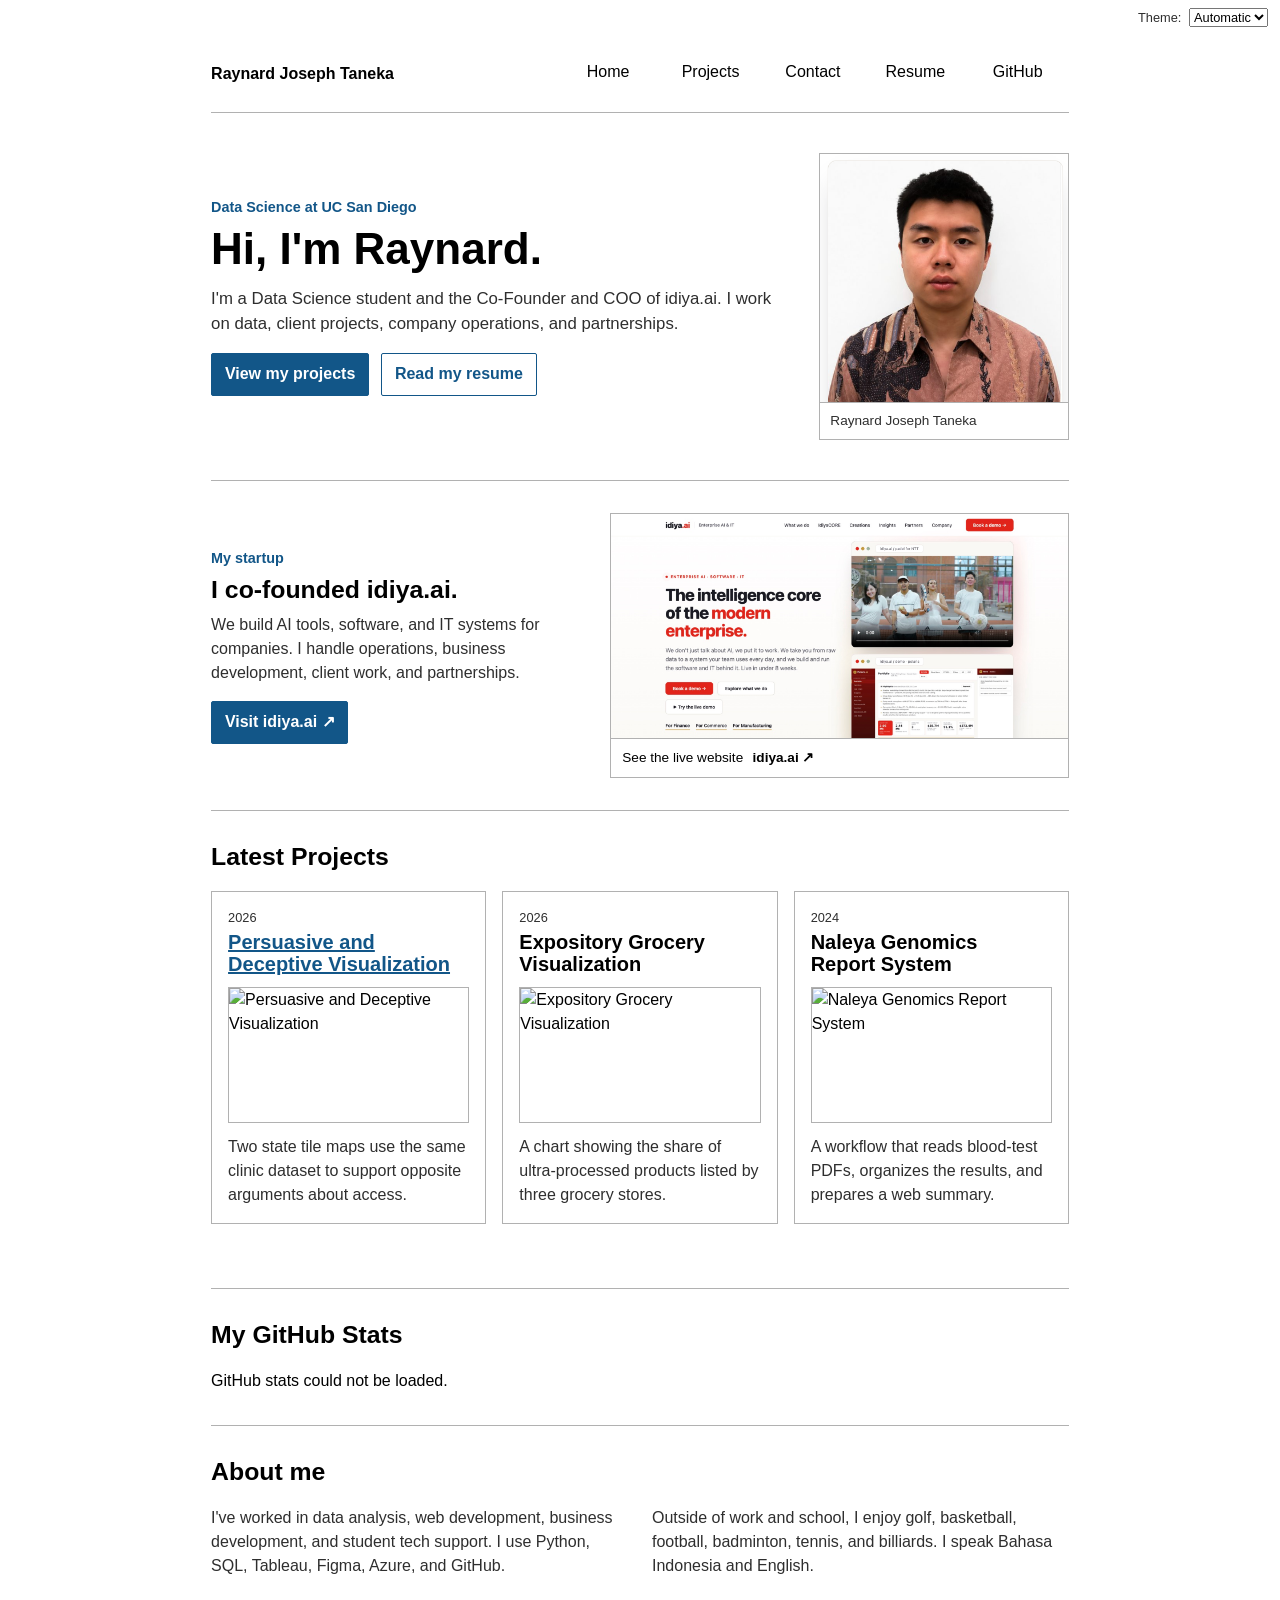
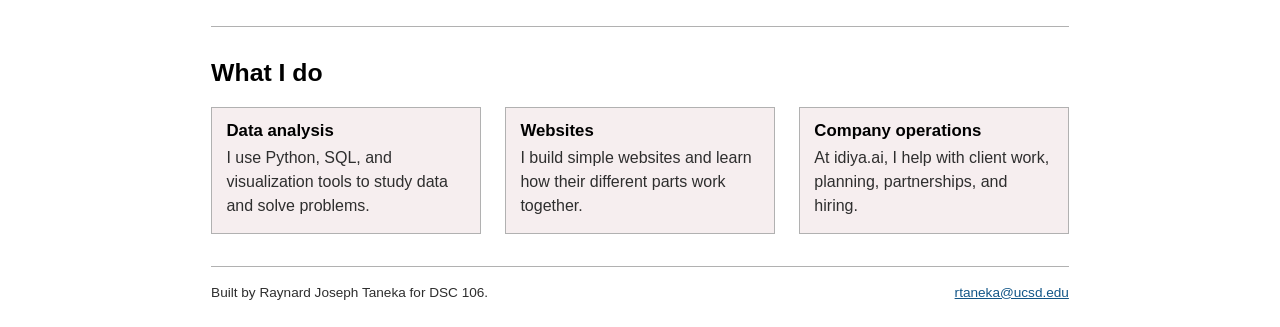
==== commit ee8fe85d: "Complete Lab 4 JavaScript data loading" ====
--- a/index.html
+++ b/index.html
@@ -5,8 +5,9 @@
   <meta name="viewport" content="width=device-width, initial-scale=1.0">
   <meta name="description" content="Personal site and portfolio of Raynard Joseph Taneka.">
   <title>Raynard Joseph Taneka: Personal site and portfolio</title>
-  <link rel="stylesheet" href="basic.css?v=20261015">
+  <link rel="stylesheet" href="basic.css?v=20261022">
   <script type="module" src="global.js"></script>
+  <script type="module" src="index.js"></script>
 </head>
 <body>
   <a class="skip-link" href="#main-content">Skip to main content</a>
@@ -68,6 +69,20 @@
       </a>
     </section>
 
+    <section class="section-block" aria-labelledby="latest-projects-heading">
+      <div class="section-heading">
+        <h2 id="latest-projects-heading">Latest Projects</h2>
+      </div>
+      <div class="projects"></div>
+    </section>
+
+    <section class="section-block github-stats" aria-labelledby="github-heading">
+      <div class="section-heading">
+        <h2 id="github-heading">My GitHub Stats</h2>
+      </div>
+      <div id="profile-stats">Loading GitHub stats...</div>
+    </section>
+
     <section class="section-block" aria-labelledby="about-heading">
       <div class="section-heading">
         <h2 id="about-heading">About me</h2>
--- a/basic.css
+++ b/basic.css
@@ -316,43 +316,61 @@
 
 .projects {
   display: grid;
-  grid-template-columns: 1fr 1.5fr 0.7fr;
+  grid-template-columns: repeat(auto-fit, minmax(14rem, 1fr));
+  gap: 1rem;
   padding-bottom: 2rem;
 }
 
 .project-card {
   display: grid;
-  grid-template-columns: subgrid;
-  grid-column: 1 / -1;
-  gap: 1.5rem;
-  padding: 1.5rem 0;
-  border-bottom: 1px solid var(--border);
-}
-
-.project-card h2 {
+  grid-template-rows: auto auto 1fr;
+  gap: 0.75rem;
+  padding: 1rem;
+  border: 1px solid var(--border);
+}
+
+.project-card h2,
+.project-card h3 {
   margin-bottom: 0;
   font-size: 1.25rem;
 }
 
-.project-type {
+.project-year {
+  margin-bottom: 0.25rem;
   color: var(--muted);
   font-size: 0.8rem;
 }
 
-.tag-list {
-  display: flex;
-  flex-wrap: wrap;
-  align-content: flex-start;
-  gap: 0.35rem;
+.project-card img {
+  width: 100%;
+  aspect-ratio: 16 / 9;
+  object-fit: cover;
+  border: 1px solid var(--border);
+}
+
+.project-card > p {
+  margin-bottom: 0;
+  color: var(--muted);
+}
+
+.github-stats dl {
+  display: grid;
+  grid-template-columns: repeat(4,1fr);
   margin: 0;
-  padding: 0;
-  list-style: none;
-}
-
-.tag-list li {
-  padding: 0.2rem 0.4rem;
-  border: 1px solid var(--border);
-  font-size: 0.8rem;
+  text-align: center;
+}
+
+.github-stats dt {
+  grid-row: 1;
+  color: var(--muted);
+  font-size: 0.85rem;
+}
+
+.github-stats dd {
+  grid-row: 2;
+  margin: 0;
+  font-size: 1.5rem;
+  font-weight: bold;
 }
 
 .contact-layout {
@@ -529,8 +547,17 @@
   }
 
   .project-card {
-    grid-template-columns: 1fr;
     gap: 0.75rem;
+  }
+
+  .github-stats dl {
+    grid-template-columns: repeat(2,1fr);
+    gap: 1rem;
+  }
+
+  .github-stats dt,
+  .github-stats dd {
+    grid-row: auto;
   }
 
   form {
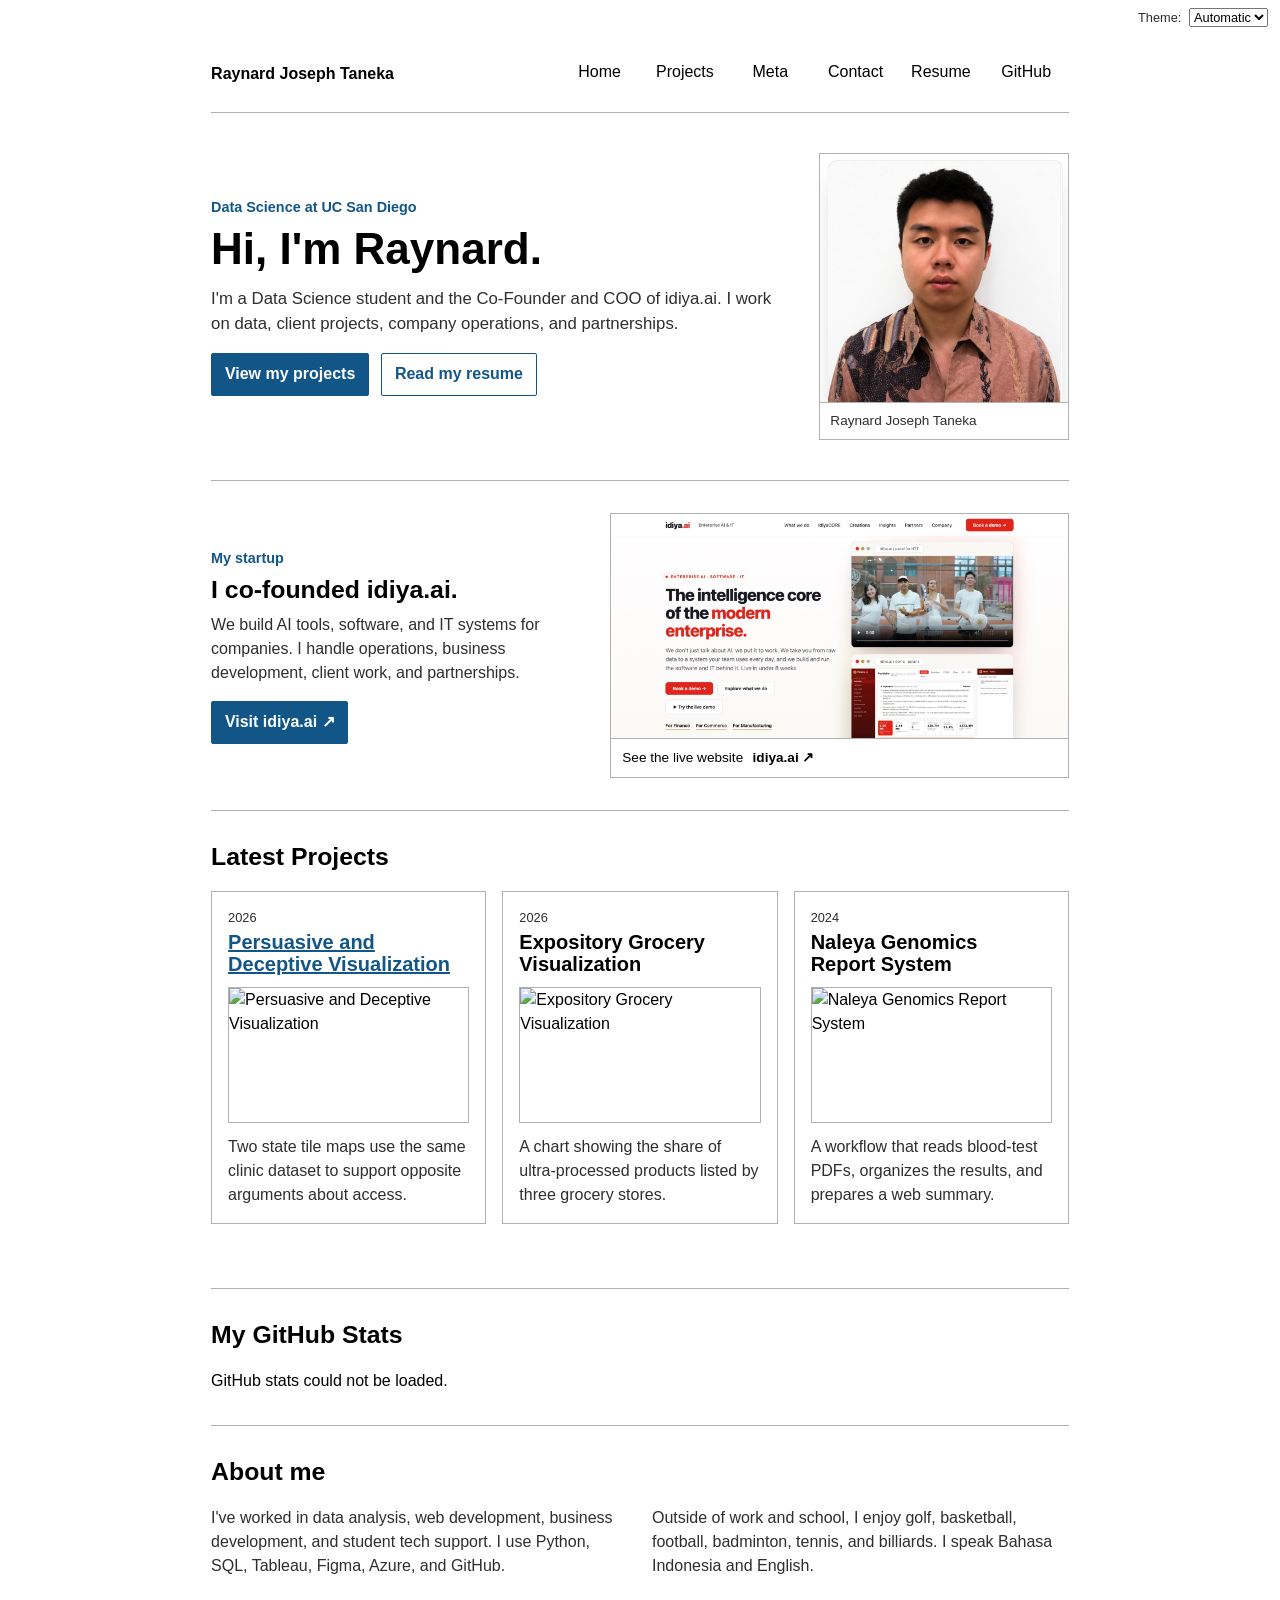
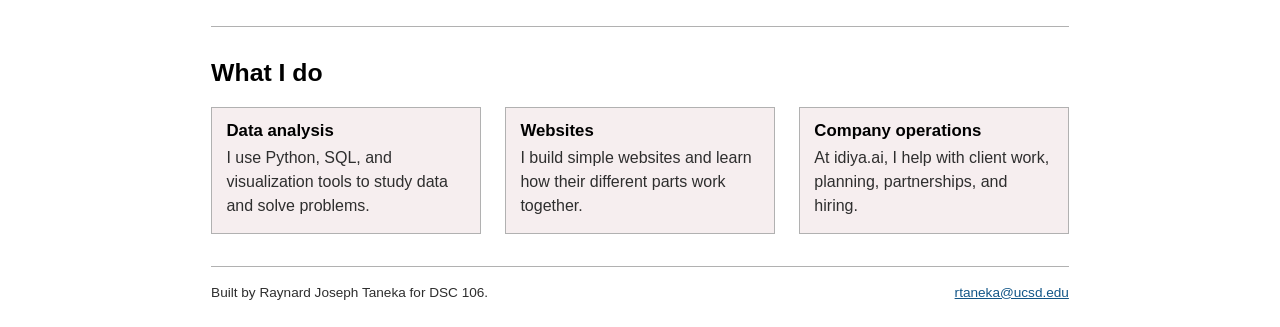
==== commit e61a7111: "Build Lab 6 code meta analysis" ====
--- a/index.html
+++ b/index.html
@@ -5,7 +5,7 @@
   <meta name="viewport" content="width=device-width, initial-scale=1.0">
   <meta name="description" content="Personal site and portfolio of Raynard Joseph Taneka.">
   <title>Raynard Joseph Taneka: Personal site and portfolio</title>
-  <link rel="stylesheet" href="basic.css?v=20261022">
+  <link rel="stylesheet" href="basic.css?v=20261103">
   <script type="module" src="global.js"></script>
   <script type="module" src="index.js"></script>
 </head>
--- a/basic.css
+++ b/basic.css
@@ -321,6 +321,236 @@
   padding-bottom: 2rem;
 }
 
+.projects-chart {
+  padding: 1.5rem 0;
+}
+
+.projects-chart > div:first-child p {
+  margin-bottom: 0;
+  color: var(--muted);
+}
+
+.chart-layout {
+  display: flex;
+  align-items: center;
+  gap: 2rem;
+  margin-top: 1rem;
+}
+
+#projects-pie-plot {
+  width: min(100%, 18rem);
+  overflow: visible;
+}
+
+#projects-pie-plot path {
+  cursor: pointer;
+  transition: opacity 200ms;
+}
+
+#projects-pie-plot:has(path:hover) path:not(:hover) {
+  opacity: 0.45;
+}
+
+#projects-pie-plot path:focus-visible,
+.legend-item:focus-visible {
+  outline: 3px solid var(--text);
+  outline-offset: 2px;
+}
+
+.legend {
+  display: grid;
+  flex: 1;
+  grid-template-columns: repeat(auto-fill, minmax(8rem, 1fr));
+  gap: 0.75rem 1.25rem;
+  margin: 0;
+  padding: 1rem;
+  border: 1px solid var(--border);
+  list-style: none;
+}
+
+.legend-item {
+  display: flex;
+  align-items: center;
+  gap: 0.45rem;
+  padding: 0.25rem;
+  cursor: pointer;
+}
+
+.swatch {
+  width: 1rem;
+  aspect-ratio: 1 / 1;
+  border-radius: 2px;
+  background: var(--color);
+}
+
+.legend-item em {
+  color: var(--muted);
+}
+
+#projects-pie-plot .selected {
+  fill: var(--text);
+  stroke: canvas;
+  stroke-width: 1.5;
+}
+
+.legend-item.selected {
+  font-weight: bold;
+  background: var(--light);
+}
+
+.project-search {
+  display: block;
+  margin-bottom: 1.5rem;
+  font-weight: bold;
+}
+
+.project-search span {
+  display: block;
+  margin-bottom: 0.35rem;
+}
+
+.meta-section {
+  padding: 1.75rem 0;
+  border-bottom: 1px solid var(--border);
+}
+
+.meta-note {
+  max-width: 48rem;
+  color: var(--muted);
+}
+
+dl.stats {
+  display: grid;
+  grid-template-columns: repeat(auto-fit,minmax(8rem,1fr));
+  gap: 0.75rem;
+  margin: 0;
+}
+
+dl.stats dt,
+dl.stats dd {
+  margin: 0;
+}
+
+dl.stats dt {
+  grid-row: 1;
+  color: var(--muted);
+  font-size: 0.8rem;
+}
+
+dl.stats dd {
+  grid-row: 2;
+  font-size: 1.15rem;
+  font-weight: bold;
+}
+
+#chart {
+  margin: 1rem 0;
+  overflow: visible;
+}
+
+#chart svg {
+  display: block;
+  width: 100%;
+  height: auto;
+  overflow: visible;
+}
+
+#chart text {
+  fill: var(--text);
+  font-family: Arial,Helvetica,sans-serif;
+}
+
+#chart .domain,
+#chart .tick line {
+  stroke: var(--border);
+}
+
+#chart .gridlines .domain {
+  display: none;
+}
+
+#chart .gridlines line {
+  stroke: var(--border);
+  stroke-opacity: 0.45;
+}
+
+#chart circle {
+  fill: var(--blue);
+  fill-opacity: 0.7;
+  stroke: canvas;
+  stroke-width: 1;
+  transition: 150ms;
+  transform-box: fill-box;
+  transform-origin: center;
+}
+
+#chart circle:hover,
+#chart circle:focus-visible {
+  fill-opacity: 1;
+  outline: none;
+  stroke: var(--text);
+  stroke-width: 2;
+  transform: scale(1.2);
+}
+
+#chart circle.selected {
+  fill: #d6534d;
+  fill-opacity: 1;
+}
+
+#chart .selection {
+  fill: var(--blue);
+  fill-opacity: 0.12;
+  stroke: var(--blue);
+  stroke-dasharray: 5 3;
+}
+
+dl.info {
+  display: grid;
+  grid-template-columns: auto 1fr;
+  gap: 0.25rem 0.7rem;
+  margin: 0;
+}
+
+dl.info dt,
+dl.info dd {
+  margin: 0;
+}
+
+dl.info dt {
+  color: var(--muted);
+}
+
+.tooltip {
+  position: fixed;
+  z-index: 10;
+  width: min(15rem,calc(100vw - 1rem));
+  padding: 0.75rem;
+  border: 1px solid var(--border);
+  border-radius: 3px;
+  color: var(--text);
+  background: canvas;
+  box-shadow: 0 0.3rem 1rem color-mix(in oklch,canvastext 18%,transparent);
+  font-size: 0.8rem;
+  pointer-events: none;
+  transition: opacity 150ms,visibility 150ms;
+}
+
+.tooltip[hidden] {
+  display: grid;
+  opacity: 0;
+  visibility: hidden;
+}
+
+#selection-count {
+  margin-bottom: 1rem;
+  font-weight: bold;
+}
+
+#language-breakdown {
+  padding-top: 0.75rem;
+}
+
 .project-card {
   display: grid;
   grid-template-rows: auto auto 1fr;
@@ -550,6 +780,17 @@
     gap: 0.75rem;
   }
 
+  .chart-layout {
+    align-items: stretch;
+    flex-direction: column;
+    gap: 1rem;
+  }
+
+  #projects-pie-plot {
+    align-self: center;
+    width: min(100%, 15rem);
+  }
+
   .github-stats dl {
     grid-template-columns: repeat(2,1fr);
     gap: 1rem;
@@ -571,4 +812,13 @@
   .resume-entry header > p {
     text-align: left;
   }
-}
+
+  dl.stats {
+    grid-template-columns: repeat(2,1fr);
+  }
+
+  dl.stats dt,
+  dl.stats dd {
+    grid-row: auto;
+  }
+}
